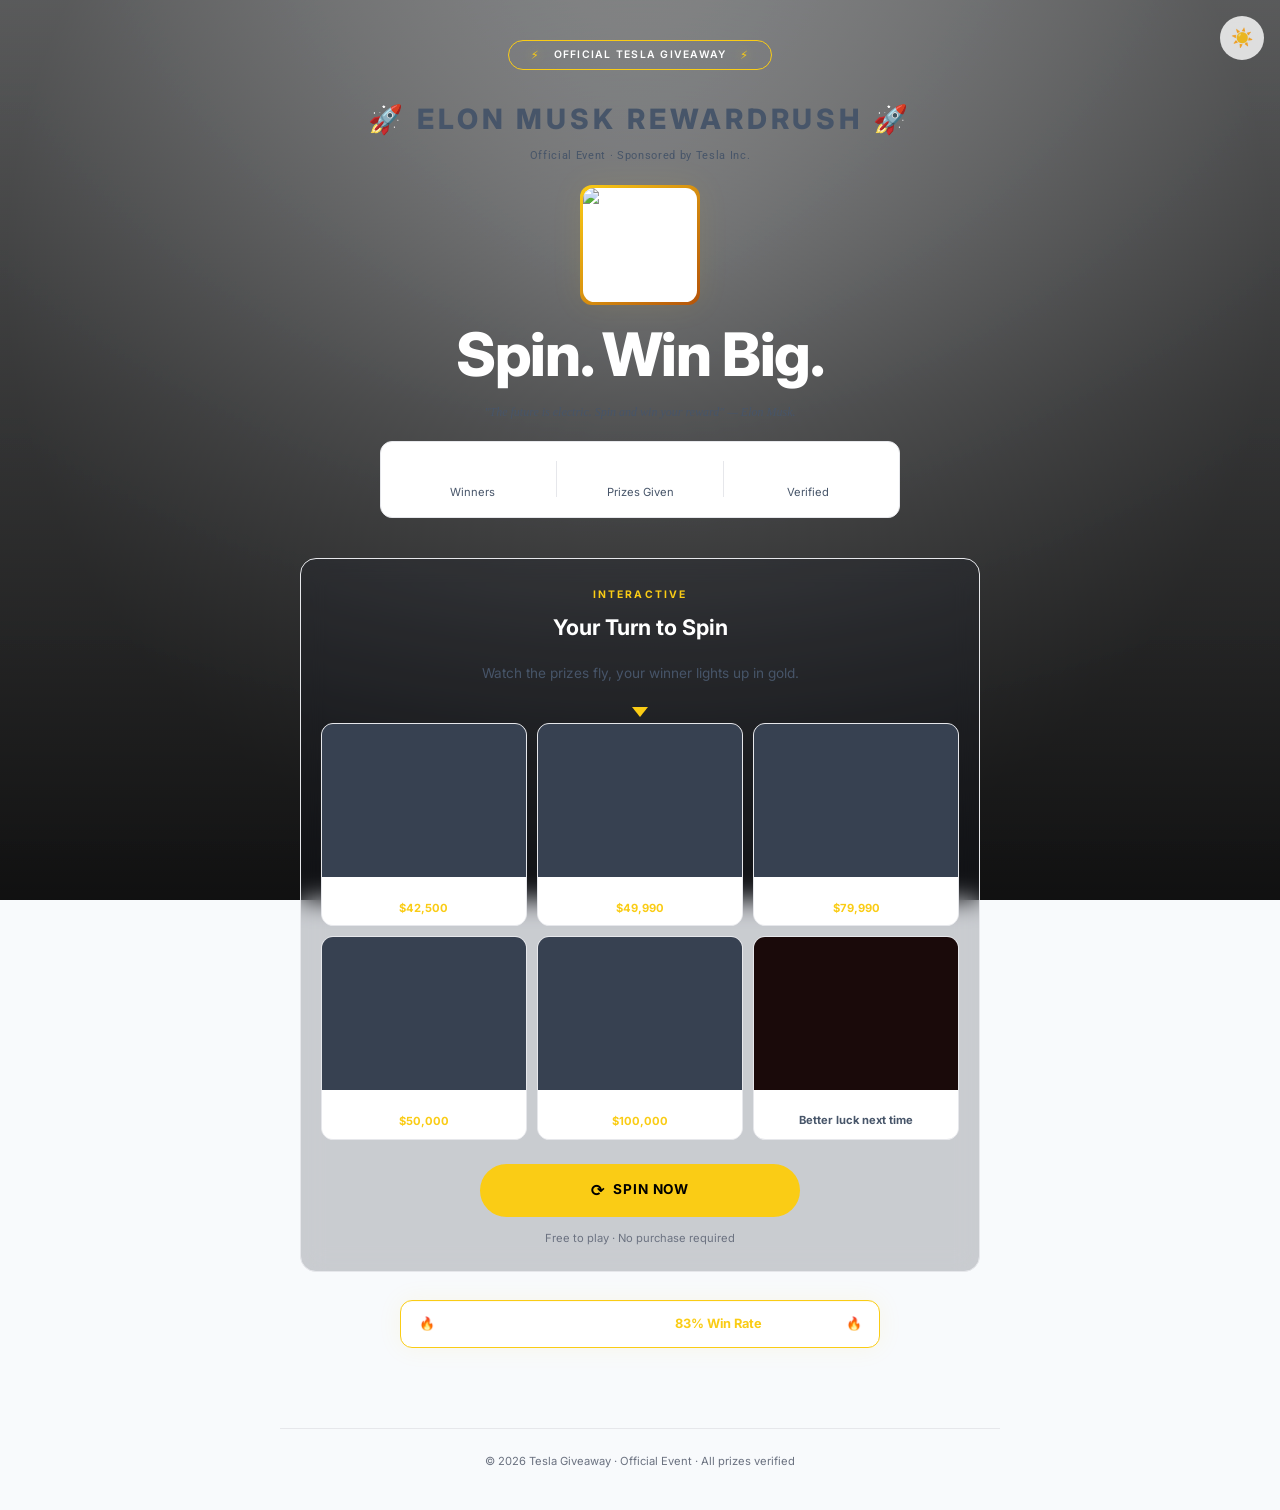
==== index.html @ 6f9a2342 "Update site config, retry odds, and theme toggle. Lower Try Again chance to 2%, set WhatsApp to +1 (" ====
<!DOCTYPE html>
<html lang="en">
<head>
  <meta charset="UTF-8" />
  <meta name="viewport" content="width=device-width, initial-scale=1.0" />
  <title>Elon Musk RewardRush — Tesla Giveaway</title>
  <link rel="icon" href="assets/favicon.svg" type="image/svg+xml" />
  <link rel="preconnect" href="https://fonts.googleapis.com" />
  <link rel="preconnect" href="https://fonts.gstatic.com" crossorigin />
  <link href="https://fonts.googleapis.com/css2?family=Inter:wght@400;500;600;700;800&family=Roboto:wght@400&display=swap" rel="stylesheet" />
  <link rel="stylesheet" href="styles.css" />
</head>
<body>
  <div class="page-bg" aria-hidden="true"></div>

  <main class="page">

    <button id="theme-toggle" class="theme-toggle" aria-label="Toggle theme" aria-pressed="false" title="Toggle theme">
      <span class="theme-icon theme-icon-sun" aria-hidden="true">☀️</span>
      <span class="theme-icon theme-icon-moon" aria-hidden="true">🌙</span>
    </button>

    <!-- Hero -->
    <section class="hero">
      <p class="hero-badge">
        <span class="badge-icon">⚡</span>
        OFFICIAL TESLA GIVEAWAY
        <span class="badge-icon">⚡</span>
      </p>
      <p class="event-brand">🚀 ELON MUSK REWARDRUSH 🚀</p>
      <p class="event-sponsor">Official Event · Sponsored by Tesla Inc.</p>

      <div class="profile-wrap">
        <img src="assets/ppf.jpg" alt="Elon Musk" class="profile-img" width="120" height="120" />
      </div>

      <h1 class="hero-title shimmer">Spin. Win Big.</h1>
      <p class="elon-quote">"The future is electric. Spin and win your reward" — Elon Musk.</p>
      <!-- <button type="button" class="btn btn-primary btn-hero" id="btn-scroll-spin"> -->
      <!-- <span class="btn-icon" aria-hidden="true">▷</span> SPIN TO WIN -->
      <!-- </button> -->

      <div class="stats-bar">
        <div class="stat">
          <span class="stat-value" id="winnerCount" data-target="2400">0</span>          
          <span class="stat-label">Winners</span>
        </div>
        <div class="stat-divider"></div>
        <div class="stat">
          <span class="stat-value" id="prizeCount" data-target="4200000">$0</span>          
          <span class="stat-label">Prizes Given</span>
        </div>
        <div class="stat-divider"></div>
        <div class="stat">
          <span class="stat-value" id="verifiedCount" data-target="100">0%</span>
          <span class="stat-label">Verified</span>
        </div>
      </div>
    </section>

    <!-- Spin game -->
    <section class="spin-section" id="spin-section" aria-labelledby="spin-heading">
      <div class="spin-panel">
        <p class="spin-tag">INTERACTIVE</p>
        <h2 id="spin-heading" class="spin-title">Your Turn to Spin</h2>
        <p class="spin-desc">Watch the prizes fly, your winner lights up in gold.</p>

        <div class="spin-game">
          <div class="selector" aria-hidden="true"></div>
          <div class="prize-grid spin-grid" id="spin-grid"></div>
        </div>

        <button type="button" class="btn btn-primary btn-spin" id="btn-spin">
          <span class="btn-icon spin-icon" aria-hidden="true">↻</span> SPIN NOW
        </button>
        <p class="spin-disclaimer" id="spin-disclaimer">Free to play · No purchase required</p>
      </div>

      <div class="promo-box">
        <p class="promo-box__text">
          🔥Official Tesla Giveaway by Elon Musk · <strong>83% Win Rate</strong> · Spin to win!🔥
        </p>
      </div>
    </section>
  </main>

  <footer class="site-footer">
    <p class="footer-copy">© 2026 Tesla Giveaway · Official Event · All prizes verified</p>
  </footer>

  <!-- Win modal -->
  <div class="modal-overlay" id="modal-overlay" hidden>
    <div class="modal" id="modal-dialog" role="dialog" aria-modal="true" aria-labelledby="modal-title">
      <button type="button" class="modal-close" id="modal-close" aria-label="Close">&times;</button>

      <!-- Win popup -->
      <div id="modal-win-view" class="modal-view">
        <p class="modal-congrats" id="modal-congrats">Congratulations!</p>
        <div class="modal-prize-img-wrap">
          <img id="modal-img" src="" alt="" class="modal-prize-img" />
        </div>
        <h3 id="modal-title" class="modal-title"></h3>
        <p id="modal-value" class="modal-value"></p>
        <div id="modal-code-block" class="modal-code-block">
          <p class="modal-code-label">Your claim code</p>
          <p id="modal-code" class="modal-code"></p>
        </div>
        <div class="modal-signature" id="modal-signature">
          <img src="assets/ppf.jpg" alt="Elon Musk" class="modal-signature__img" width="36" height="36" />
          <p class="modal-signature__text">Signed by Elon Musk · Tesla CEO</p>
        </div>
        <a id="modal-claim" class="btn btn-primary btn-claim" href="#" target="_blank" rel="noopener noreferrer">
          Claim on WhatsApp
        </a>
        <button type="button" id="modal-retry-win-btn" class="btn btn-secondary">
          Try Again — spin for another prize
        </button>
      </div>

      <!-- Try Again popup (styled like reference) -->
      <div id="modal-retry-view" class="modal-view modal-retry-view" hidden>
        <p class="retry-badge">
          <span class="retry-chevron" aria-hidden="true">▼</span>
          NEXT SPIN
          <span class="retry-chevron" aria-hidden="true">▼</span>
        </p>
        <h3 id="modal-retry-heading" class="retry-heading">
          <span class="retry-heart" aria-hidden="true">💔</span>
          BETTER LUCK NEXT TIME
          <span class="retry-heart" aria-hidden="true">💔</span>
        </h3>
        <p class="retry-elon">
          Elon says:
          <span class="retry-quote">"The next spin could be YOUR Tesla! Spin again!"</span>
        </p>
        <button type="button" id="modal-retry-btn" class="retry-spin-btn">
          <span class="retry-spin-btn__icon" aria-hidden="true">↻</span>
          SPIN AGAIN
        </button>
      </div>
    </div>
  </div>

  <script src="https://cdn.jsdelivr.net/npm/canvas-confetti@1.9.3/dist/confetti.browser.min.js"></script>
  <script src="config.js"></script>
  <script src="app.js"></script>
</body>
</html>
---- styles.css ----
*,
*::before,
*::after {
  box-sizing: border-box;
  margin: 0;
  padding: 0;
}

:root {
  --bg: #000000;
  --bg-panel: #0a0a0a;
  --bg-card: #141414;
  --gold: #facc15;
  --gold-hover: #fde047;
  --gold-dim: rgba(250, 204, 21, 0.15);
  --text: #ffffff;
  --text-muted: #9ca3af;
  --text-faint: #6b7280;
  --border: #1f1f1f;
  --radius: 12px;
  --radius-lg: 16px;
  --font: "Inter", system-ui, -apple-system, sans-serif;
}

html {
  scroll-behavior: smooth;
}

body {
  font-family: var(--font);
  background: var(--bg);
  color: var(--text);
  min-height: 100vh;
  line-height: 1.5;
  -webkit-font-smoothing: antialiased;
}

.page-bg {
  position: fixed;
  inset: 0;
  z-index: -1;
  background: #000 url("assets/background.jpg") center / cover no-repeat;
}

.page-bg::after {
  content: "";
  position: absolute;
  inset: 0;
  /* Softer overlay so background image shines through more */
  background:
    linear-gradient(180deg, rgba(0, 0, 0, 0.35) 0%, rgba(0, 0, 0, 0.6) 45%, rgba(0, 0, 0, 0.85) 100%),
    radial-gradient(ellipse at 50% 30%, rgba(0, 0, 0, 0.06) 0%, rgba(0, 0, 0, 0.45) 70%);
}

.page {
  max-width: 720px;
  margin: 0 auto;
  padding: 2.5rem 1.25rem 3rem;
}

/* Theme variants */
html[data-theme="light"] {
  --bg: #f8fafc;
  --bg-panel: rgba(255, 255, 255, 0.8);
  --bg-card: #ffffff;
  --text: #ffffff;
  --text-muted: #475569;
  --border: #e6e7eb;
  --gold-dim: rgba(250, 204, 21, 0.08);
}

html[data-theme="light"] .page-bg {
  background: #f8fafc url("assets/front.jpg") center / cover no-repeat;
}

html:not([data-theme="light"]) .page-bg {
  background: #000 url("assets/background.jpg") center / cover no-repeat;
}

/* Theme toggle button */
.theme-toggle {
  position: fixed;
  top: 16px;
  right: 16px;
  z-index: 10010;
  width: 44px;
  height: 44px;
  border-radius: 999px;
  border: none;
  background: rgba(0, 0, 0, 0.45);
  color: #fff;
  display: inline-flex;
  align-items: center;
  justify-content: center;
  cursor: pointer;
  backdrop-filter: blur(6px);
  transition: background 0.15s ease, transform 0.12s ease;
  opacity: 0.9;
}

.theme-toggle:active {
  transform: scale(0.98);
}

.theme-toggle:focus {
  outline: 2px solid var(--gold);
  outline-offset: 2px;
}

.theme-icon {
  position: absolute;
  font-size: 18px;
  line-height: 1;
  transition: opacity 0.18s ease, transform 0.18s ease;
}

html[data-theme="light"] .theme-toggle {
  background: rgba(255, 255, 255, 0.9);
  color: var(--text);
}

/* Make toggle smaller and less distracting on small screens */
@media (max-width: 640px) {
  .theme-toggle {
    width: 36px;
    height: 36px;
    top: 12px;
    right: 12px;
    opacity: 0.75;
  }
  .theme-icon {
    font-size: 16px;
  }
}

@media (max-width: 420px) {
  .theme-toggle {
    width: 32px;
    height: 32px;
    top: auto;
    right: 10px;
    bottom: 12px;
    opacity: 0.7;
  }
  .theme-icon {
    font-size: 14px;
  }
}

/* Increase background image 'shine' by slightly boosting brightness/saturation */
.page-bg {
  filter: contrast(1.04) saturate(1.06) brightness(1.03);
}

/* Add a subtle centered highlight to make the hero area pop */
.page-bg::before {
  content: "";
  position: absolute;
  inset: 0;
  background: radial-gradient(600px 400px at 50% 30%, rgba(255,255,255,0.04), rgba(255,255,255,0) 30%);
  pointer-events: none;
}

/* Temporary animation state applied during theme toggle */
/* Ensure hero heading remains white regardless of theme */
.hero-title {
  color: #ffffff !important;
  background: none !important;
  -webkit-background-clip: unset !important;
  background-clip: unset !important;
  -webkit-text-fill-color: #ffffff !important;
}

html[data-theme="light"] .theme-icon-sun {
  opacity: 1;
  transform: scale(1);
}

html[data-theme="light"] .theme-icon-moon {
  opacity: 0;
  transform: scale(0.8);
}

html:not([data-theme="light"]) .theme-icon-sun {
  opacity: 0;
  transform: scale(0.8);
}

html:not([data-theme="light"]) .theme-icon-moon {
  opacity: 1;
  transform: scale(1);
}

/* Hero */
.hero {
  text-align: center;
  padding-bottom: 2.5rem;
}

.hero-badge {
  display: inline-flex;
  align-items: center;
  gap: 0.5rem;
  padding: 0.35rem 1rem;
  border: 1px solid var(--gold);
  border-radius: 999px;
  font-size: 0.65rem;
  font-weight: 600;
  letter-spacing: 0.12em;
}

.badge-icon {
  color: var(--gold);
  font-size: 1.1em;
  margin: 0 0.35rem;
  text-shadow: 0 0 10px rgba(255, 215, 0, 0.6);
}

.event-brand {
  font-size: clamp(1.35rem, 5vw, 1.75rem);
  font-weight: 800;
  letter-spacing: 0.14em;
  color: var(--text-muted);
  margin-top: 28px;
  margin-bottom: 0.5rem;
  padding: 0 16px;
}

.event-sponsor {
  font-family: "Roboto", -apple-system, BlinkMacSystemFont, sans-serif;
  font-size: 11px;
  color: var(--text-muted);
  letter-spacing: 0.06em;
  margin-bottom: 1.25rem;
}

.profile-wrap {
  width: 120px;
  height: 120px;
  border-radius: 10%;
  object-fit: cover;
  margin: 0 auto 1rem;
  padding: 3px;
  background: linear-gradient(135deg, var(--gold), #b45309);
  box-shadow: 0 0 32px var(--gold-dim);
}

.profile-img {
  width: 100%;
  height: 100%;
  border-radius: 10%;
  object-fit: cover;
  display: block;
  background: var(--bg-card);
}

.elon-quote {
  font-family: "Times New Roman", serif;
  font-size: 12px;
  font-weight: 300;
  color: var(--text-muted);
  font-style: italic;
  max-width: 400px;
  margin: 0 auto 1.25rem;
  line-height: 1.5;
}

.quote-dot {
  color: var(--gold);
  margin-right: 0.35rem;
}

.promo-box {
  background: var(--bg-card);
  border: 1px solid var(--gold);
  border-radius: var(--radius);
  padding: 0.85rem 1rem;
  margin-top: 28px;
  margin-bottom: 1.75rem;
  max-width: 480px;
  margin-left: auto;
  margin-right: auto;
  box-shadow: 0 0 24px var(--gold-dim), inset 0 1px 0 rgba(250, 204, 21, 0.08);
}

.promo-box__text {
  font-size: 0.8rem;
  line-height: 1.5;
  color: var(--text);
  text-align: center;
}

.promo-box__text strong {
  color: var(--gold);
  font-weight: 700;
}

.hero-title {
  font-size: clamp(2.5rem, 8vw, 3.75rem);
  font-weight: 800;
  line-height: 1.1;
  margin-bottom: 1rem;
  letter-spacing: -0.02em;
}

.shimmer {
  background: linear-gradient(
    110deg,
    #ffffff 0%,
    #ffffff 35%,
    var(--gold) 50%,
    #ffffff 65%,
    #ffffff 100%
  );
  background-size: 220% 100%;
  -webkit-background-clip: text;
  background-clip: text;
  -webkit-text-fill-color: transparent;
  animation: shimmer 4s ease-in-out infinite;
}

@keyframes shimmer {
  0% {
    background-position: 120% center;
  }
  100% {
    background-position: -120% center;
  }
}

.hero-sub {
  color: var(--text-muted);
  font-size: 0.95rem;
  max-width: 420px;
  margin: 0 auto 1.75rem;
}

.btn {
  display: inline-flex;
  align-items: center;
  justify-content: center;
  gap: 0.5rem;
  border: none;
  cursor: pointer;
  font-family: inherit;
  font-weight: 700;
  text-transform: uppercase;
  letter-spacing: 0.06em;
  border-radius: 999px;
  transition: transform 0.15s ease, background 0.15s ease, box-shadow 0.15s ease;
}

.btn:disabled {
  opacity: 0.5;
  cursor: not-allowed;
  transform: none !important;
}

.btn-primary {
  background: var(--gold);
  color: #000;
  padding: 1rem 2.25rem;
  font-size: 0.85rem;
}

.btn-primary:not(:disabled):hover {
  background: var(--gold-hover);
  transform: scale(1.03);
  box-shadow: 0 8px 32px rgba(250, 204, 21, 0.35);
}

.btn-secondary {
  background: transparent;
  color: var(--text-muted);
  border: 1px solid var(--border);
  padding: 0.75rem 1.5rem;
  font-size: 0.8rem;
  margin-top: 0.75rem;
  width: 100%;
}

.btn-secondary:hover {
  border-color: var(--text-muted);
  color: var(--text);
}

.btn-hero {
  margin-bottom: 1.25rem;
}

.btn-icon {
  font-size: 0.75rem;
}

.stats-bar {
  display: flex;
  align-items: center;
  justify-content: center;
  gap: 0;
  background: var(--bg-card);
  border: 1px solid var(--border);
  border-radius: var(--radius);
  padding: 1rem 0.5rem;
  max-width: 520px;
  margin: 0 auto;
}

.stat {
  flex: 1;
  text-align: center;
  padding: 0 0.5rem;
}

.stat-value {
  display: block;
  font-weight: 700;
  font-size: 1rem;
}

.stat-label {
  display: block;
  font-size: 0.7rem;
  color: var(--text-muted);
  margin-top: 0.15rem;
}

.stat-divider {
  width: 1px;
  height: 36px;
  background: var(--border);
  flex-shrink: 0;
}

/* Sections */
.section-title,
.spin-title {
  font-size: 1.35rem;
  font-weight: 700;
  text-align: center;
  margin-bottom: 1.25rem;
}

/* Prize grid */
.prize-grid {
  display: grid;
  grid-template-columns: repeat(3, 1fr);
  gap: 0.65rem;
}

.prize-card {
  border-radius: var(--radius);
  overflow: hidden;
  background: var(--bg-card);
  border: 1px solid var(--border);
}

.prize-card__img-wrap {
  aspect-ratio: 4 / 3;
  background: #e5e7eb;
  overflow: hidden;
}

.prize-card__img-wrap img {
  width: 100%;
  height: 100%;
  object-fit: cover;
  display: block;
}

.prize-card__footer {
  padding: 0.55rem 0.5rem;
  background: var(--bg-panel);
  text-align: center;
}

.prize-card__name {
  font-size: 0.6rem;
  font-weight: 700;
  letter-spacing: 0.04em;
  text-transform: uppercase;
  line-height: 1.2;
}

.prize-card__value {
  font-size: 0.7rem;
  font-weight: 700;
  color: var(--gold);
  margin-top: 0.15rem;
}

.prize-card__value--retry,
.prize-card--retry .prize-card__value {
  color: var(--text-muted);
  font-weight: 700;
  font-size: 0.7rem;
  text-transform: none;
  letter-spacing: 0;
  line-height: 1.25;
}

.prize-card--retry .prize-card__img-wrap {
  background: #1a0a0a;
  display: flex;
  align-items: center;
  justify-content: center;
}

.prize-card--retry .prize-card__img-wrap img {
  object-fit: contain;
  width: 55%;
  height: auto;
  opacity: 0.9;
}

/* Spin panel */
.spin-section {
  margin-bottom: 2rem;
}

.spin-panel {
  background: rgba(17, 24, 39, 0.2);
  border: 1px solid var(--border);
  border-radius: var(--radius-lg);
  padding: 1.75rem 1.25rem 1.5rem;
  text-align: center;
  backdrop-filter: blur(12px);
}

.spin-tag {
  font-size: 0.65rem;
  font-weight: 700;
  letter-spacing: 0.2em;
  color: var(--gold);
  margin-bottom: 0.5rem;
}

.spin-desc {
  color: var(--text-muted);
  font-size: 0.85rem;
  margin-bottom: 1.5rem;
}

.spin-game {
  position: relative;
  margin-bottom: 1.5rem;
}

.spin-icon {
  display: inline-block;
  font-size: 1.2em;
  animation: spin 1.5s linear infinite;
}

.selector {
  width: 0;
  height: 0;
  border-left: 8px solid transparent;
  border-right: 8px solid transparent;
  border-top: 10px solid var(--gold);
  margin: 0 auto 0.35rem;
}

.spin-grid .prize-card {
  transition: border-color 0.1s ease, box-shadow 0.1s ease, transform 0.1s ease;
}

.spin-grid .prize-card__img-wrap img {
  filter: grayscale(0.4) brightness(0.55);
  transition: filter 0.15s ease;
}

.spin-grid .prize-card.is-active {
  border-color: var(--gold);
  box-shadow: 0 0 0 2px var(--gold), 0 0 24px var(--gold-dim);
  transform: scale(1.04);
  z-index: 1;
}

.spin-grid .prize-card.is-active .prize-card__img-wrap img {
  filter: none;
}

.spin-grid .prize-card.is-winner {
  border-color: var(--gold);
  box-shadow: 0 0 0 3px var(--gold), 0 0 40px rgba(250, 204, 21, 0.4);
}

.spin-grid .prize-card.is-winner .prize-card__img-wrap img {
  filter: none;
}

.btn-spin {
  width: 100%;
  max-width: 320px;
  font-size: clamp(0.65rem, 2.8vw, 0.85rem);
  padding: 1rem 1.25rem;
  white-space: normal;
  line-height: 1.3;
}

.btn-spin .spin-icon {
  display: inline-block;
}

.btn-spin.is-spinning .spin-icon {
  animation: spin-rotate 0.6s linear infinite;
}

@keyframes spin-rotate {
  to {
    transform: rotate(360deg);
  }
}

.spin-disclaimer {
  font-size: 0.7rem;
  color: var(--text-faint);
  margin-top: 0.85rem;
  line-height: 1.45;
  padding: 0 0.5rem;
  transition: color 0.2s ease;
}

.spin-disclaimer.is-promo {
  color: var(--gold);
  font-weight: 600;
  font-size: 0.72rem;
}

/* Footer */
.site-footer {
  text-align: center;
  padding: 1.5rem 1.25rem 2.5rem;
  border-top: 1px solid var(--border);
  max-width: 720px;
  margin: 0 auto;
}

.footer-copy {
  font-size: 0.7rem;
  color: var(--text-faint);
}

/* Modal */
.modal-overlay {
  position: fixed;
  inset: 0;
  z-index: 100;
  display: flex;
  align-items: center;
  justify-content: center;
  padding: 1.25rem;
  background: rgba(0, 0, 0, 0.85);
  backdrop-filter: blur(6px);
}

.modal-overlay[hidden] {
  display: none;
}

.modal {
  position: relative;
  width: 100%;
  max-width: 380px;
  background: var(--bg-panel);
  border: 1px solid var(--border);
  border-radius: var(--radius-lg);
  padding: 1.75rem 1.5rem 1.5rem;
  text-align: center;
  animation: modal-in 0.35s ease;
}

@keyframes modal-in {
  from {
    opacity: 0;
    transform: scale(0.92) translateY(12px);
  }
  to {
    opacity: 1;
    transform: scale(1) translateY(0);
  }
}

.modal-close {
  position: absolute;
  top: 0.65rem;
  right: 0.65rem;
  z-index: 2;
  background: rgba(255, 255, 255, 0.12);
  border: 1px solid rgba(255, 255, 255, 0.25);
  border-radius: 50%;
  color: #fff;
  font-size: 1.35rem;
  line-height: 1;
  cursor: pointer;
  width: 2rem;
  height: 2rem;
  display: flex;
  align-items: center;
  justify-content: center;
  transition: background 0.15s ease, border-color 0.15s ease;
}

.modal-close:hover {
  background: rgba(255, 255, 255, 0.22);
  border-color: rgba(255, 255, 255, 0.45);
  color: #fff;
}

.modal-congrats {
  font-size: 1.5rem;
  font-weight: 800;
  color: var(--gold);
  letter-spacing: 0.06em;
  text-transform: uppercase;
  margin-bottom: 0.75rem;
}

.modal-signature {
  display: flex;
  align-items: center;
  justify-content: center;
  gap: 0.65rem;
  margin-bottom: 1rem;
  padding: 0.65rem 0.75rem;
  background: rgba(0, 0, 0, 0.35);
  border: 1px solid var(--border);
  border-radius: var(--radius);
}

.modal-signature__img {
  width: 36px;
  height: 36px;
  border-radius: 50%;
  object-fit: cover;
  border: 2px solid var(--gold);
  flex-shrink: 0;
}

.modal-signature__text {
  font-size: 0.72rem;
  color: var(--text-muted);
  letter-spacing: 0.03em;
  text-align: left;
  line-height: 1.35;
}

.modal-prize-img-wrap {
  width: 100%;
  aspect-ratio: 16 / 10;
  border-radius: var(--radius);
  overflow: hidden;
  background: #e5e7eb;
  margin-bottom: 1rem;
}

.modal-prize-img {
  width: 100%;
  height: 100%;
  object-fit: cover;
}

.modal-title {
  font-size: 1.1rem;
  font-weight: 800;
  letter-spacing: 0.04em;
  text-transform: uppercase;
}

.modal-value {
  color: var(--gold);
  font-weight: 700;
  font-size: 1.25rem;
  margin: 0.35rem 0 1rem;
}

.modal-view[hidden] {
  display: none !important;
}

.modal--retry {
  padding: 1.5rem 1.35rem 1.35rem;
  background: #1a1a1a;
  border-color: rgba(255, 255, 255, 0.12);
}

.modal-retry-view {
  text-align: center;
}

.retry-badge {
  display: inline-flex;
  align-items: center;
  gap: 0.45rem;
  padding: 0.35rem 0.85rem;
  margin-bottom: 1.1rem;
  border-radius: 999px;
  background: #2a2a2a;
  border: 1px solid rgba(255, 255, 255, 0.1);
  font-size: 0.62rem;
  font-weight: 700;
  letter-spacing: 0.14em;
  color: #9ca3af;
  text-transform: uppercase;
}

.retry-chevron {
  color: #f97316;
  font-size: 0.55rem;
  line-height: 1;
}

.retry-heading {
  font-size: clamp(1.15rem, 4.5vw, 1.35rem);
  font-weight: 800;
  color: var(--gold);
  letter-spacing: 0.06em;
  text-transform: uppercase;
  line-height: 1.25;
  margin-bottom: 1rem;
}

.retry-heart {
  display: inline-block;
  font-size: 0.95em;
  vertical-align: middle;
}

.retry-elon {
  font-size: 0.88rem;
  color: #e5e7eb;
  line-height: 1.55;
  margin-bottom: 1.35rem;
  padding: 0 0.25rem;
}

.retry-quote {
  display: block;
  margin-top: 0.35rem;
  color: #fff;
  font-style: italic;
}

.retry-spin-btn {
  display: inline-flex;
  align-items: center;
  justify-content: center;
  gap: 0.5rem;
  width: 100%;
  max-width: 280px;
  padding: 0.95rem 1.5rem;
  border: 1px solid rgba(255, 255, 255, 0.14);
  border-radius: 999px;
  background: linear-gradient(180deg, #2e2e2e 0%, #1f1f1f 100%);
  color: #fff;
  font-family: inherit;
  font-size: 0.85rem;
  font-weight: 800;
  letter-spacing: 0.1em;
  text-transform: uppercase;
  cursor: pointer;
  transition: transform 0.15s ease, background 0.15s ease, border-color 0.15s ease;
}

.retry-spin-btn:hover {
  transform: scale(1.02);
  background: linear-gradient(180deg, #3a3a3a 0%, #262626 100%);
  border-color: rgba(255, 255, 255, 0.28);
}

.retry-spin-btn__icon {
  font-size: 1rem;
  opacity: 0.85;
}

#modal-retry-win-btn {
  margin-top: 0.65rem;
}

.modal-code-block {
  background: var(--bg);
  border: 1px dashed var(--border);
  border-radius: var(--radius);
  padding: 0.85rem;
  margin-bottom: 1rem;
}

.modal-code-label {
  font-size: 0.7rem;
  color: var(--text-muted);
  text-transform: uppercase;
  letter-spacing: 0.08em;
  margin-bottom: 0.35rem;
}

.modal-code {
  font-size: 1.35rem;
  font-weight: 800;
  letter-spacing: 0.15em;
  color: var(--gold);
  font-family: ui-monospace, monospace;
}

.btn-claim {
  width: 100%;
  text-decoration: none;
}

@media (max-width: 640px) {
  .prize-grid {
    grid-template-columns: repeat(2, 1fr);
    gap: 0.5rem;
  }

  .prize-card__name {
    font-size: 0.52rem;
  }

  .prize-card__value {
    font-size: 0.62rem;
  }
}
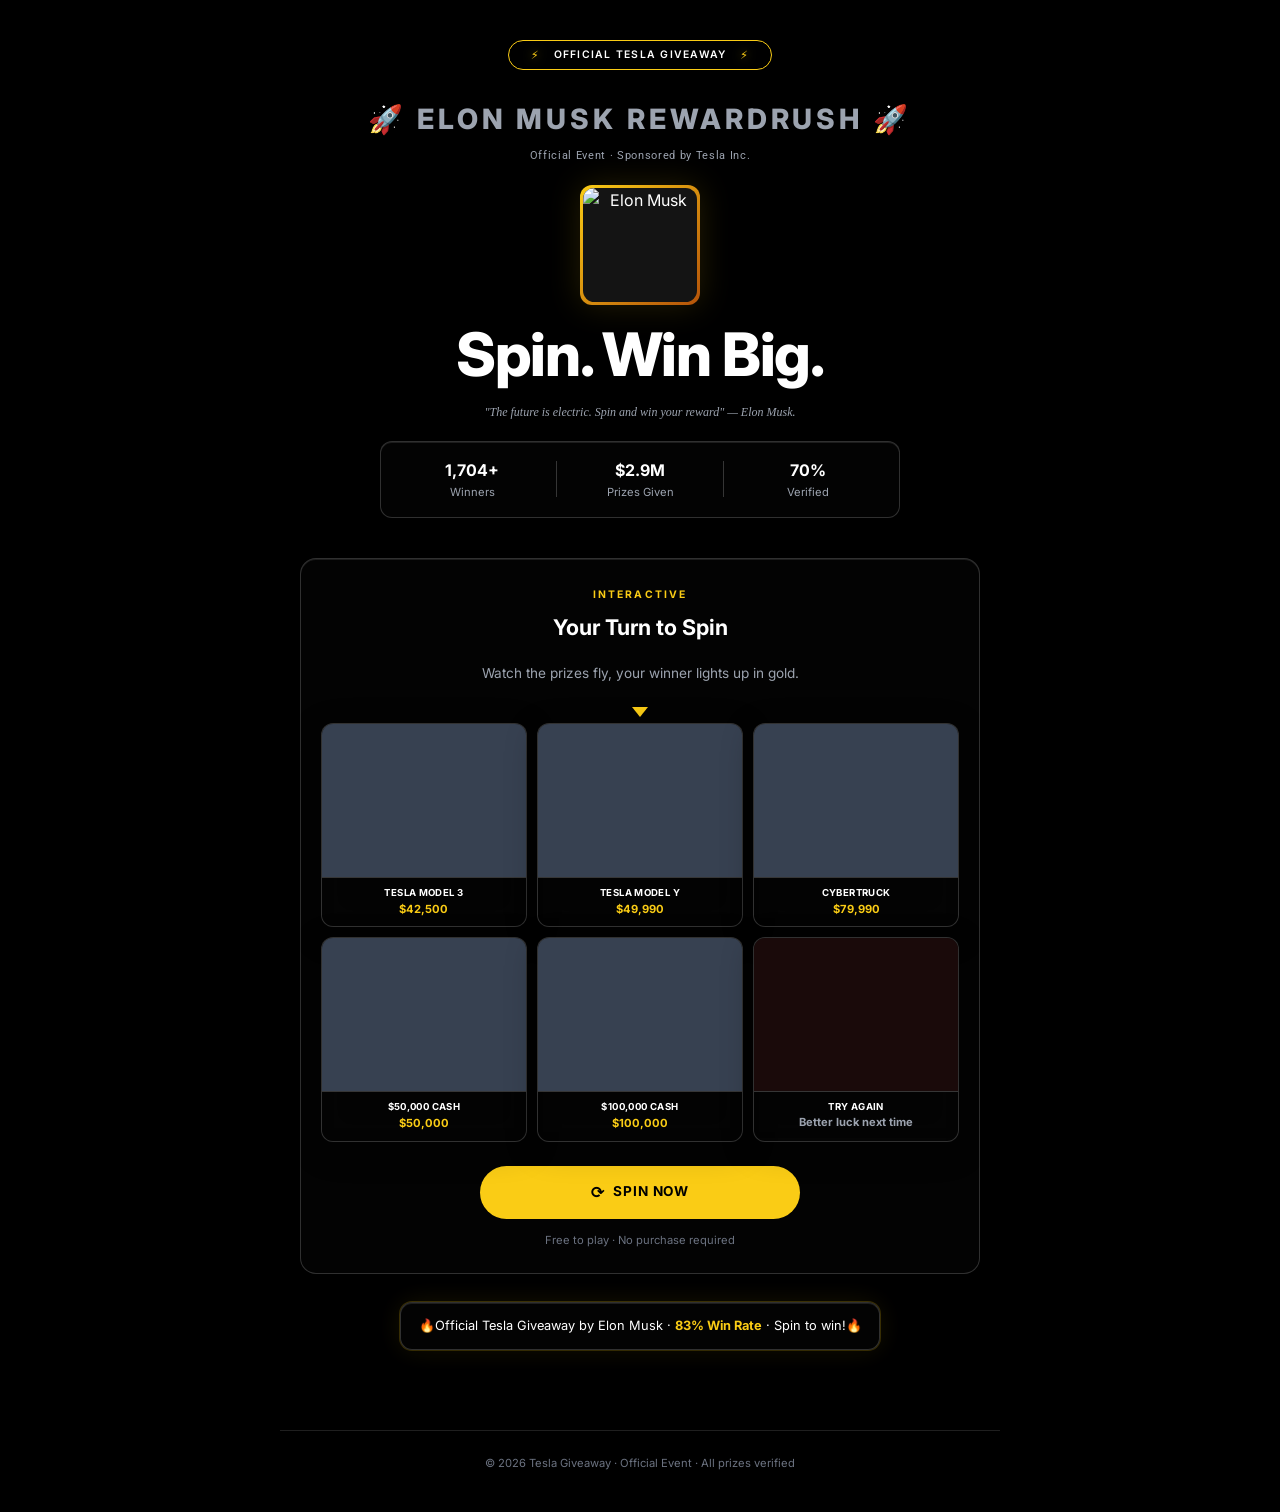
==== commit 3b4465a8: "Remove light mode and apply dark glass UI. Drop theme toggle and light-theme styles; keep dark-only " ====
--- a/index.html
+++ b/index.html
@@ -14,11 +14,6 @@
   <div class="page-bg" aria-hidden="true"></div>
 
   <main class="page">
-
-    <button id="theme-toggle" class="theme-toggle" aria-label="Toggle theme" aria-pressed="false" title="Toggle theme">
-      <span class="theme-icon theme-icon-sun" aria-hidden="true">☀️</span>
-      <span class="theme-icon theme-icon-moon" aria-hidden="true">🌙</span>
-    </button>
 
     <!-- Hero -->
     <section class="hero">
--- a/styles.css
+++ b/styles.css
@@ -12,11 +12,20 @@
   --bg-card: #141414;
   --gold: #facc15;
   --gold-hover: #fde047;
+  --gold-text: var(--gold);
+  --gold-border: var(--gold);
   --gold-dim: rgba(250, 204, 21, 0.15);
   --text: #ffffff;
   --text-muted: #9ca3af;
   --text-faint: #6b7280;
   --border: #1f1f1f;
+  --glass-bg: rgba(10, 10, 10, 0.38);
+  --glass-footer: rgba(0, 0, 0, 0.28);
+  --glass-border: rgba(255, 255, 255, 0.18);
+  --glass-divider: rgba(255, 255, 255, 0.2);
+  --glass-blur: 14px;
+  --glass-shadow: 0 8px 32px rgba(0, 0, 0, 0.28);
+  --glass-inset: inset 0 1px 0 rgba(255, 255, 255, 0.1);
   --radius: 12px;
   --radius-lg: 16px;
   --font: "Inter", system-ui, -apple-system, sans-serif;
@@ -58,111 +67,18 @@
   padding: 2.5rem 1.25rem 3rem;
 }
 
-/* Theme variants */
-html[data-theme="light"] {
-  --bg: #f8fafc;
-  --bg-panel: rgba(255, 255, 255, 0.8);
-  --bg-card: #ffffff;
-  --text: #ffffff;
-  --text-muted: #475569;
-  --border: #e6e7eb;
-  --gold-dim: rgba(250, 204, 21, 0.08);
-}
-
-html[data-theme="light"] .page-bg {
-  background: #f8fafc url("assets/front.jpg") center / cover no-repeat;
-}
-
-html:not([data-theme="light"]) .page-bg {
-  background: #000 url("assets/background.jpg") center / cover no-repeat;
-}
-
-/* Theme toggle button */
-.theme-toggle {
-  position: fixed;
-  top: 16px;
-  right: 16px;
-  z-index: 10010;
-  width: 44px;
-  height: 44px;
-  border-radius: 999px;
-  border: none;
-  background: rgba(0, 0, 0, 0.45);
-  color: #fff;
-  display: inline-flex;
-  align-items: center;
-  justify-content: center;
-  cursor: pointer;
-  backdrop-filter: blur(6px);
-  transition: background 0.15s ease, transform 0.12s ease;
-  opacity: 0.9;
-}
-
-.theme-toggle:active {
-  transform: scale(0.98);
-}
-
-.theme-toggle:focus {
-  outline: 2px solid var(--gold);
-  outline-offset: 2px;
-}
-
-.theme-icon {
-  position: absolute;
-  font-size: 18px;
-  line-height: 1;
-  transition: opacity 0.18s ease, transform 0.18s ease;
-}
-
-html[data-theme="light"] .theme-toggle {
-  background: rgba(255, 255, 255, 0.9);
-  color: var(--text);
-}
-
-/* Make toggle smaller and less distracting on small screens */
-@media (max-width: 640px) {
-  .theme-toggle {
-    width: 36px;
-    height: 36px;
-    top: 12px;
-    right: 12px;
-    opacity: 0.75;
-  }
-  .theme-icon {
-    font-size: 16px;
-  }
-}
-
-@media (max-width: 420px) {
-  .theme-toggle {
-    width: 32px;
-    height: 32px;
-    top: auto;
-    right: 10px;
-    bottom: 12px;
-    opacity: 0.7;
-  }
-  .theme-icon {
-    font-size: 14px;
-  }
-}
-
-/* Increase background image 'shine' by slightly boosting brightness/saturation */
 .page-bg {
   filter: contrast(1.04) saturate(1.06) brightness(1.03);
 }
 
-/* Add a subtle centered highlight to make the hero area pop */
 .page-bg::before {
   content: "";
   position: absolute;
   inset: 0;
-  background: radial-gradient(600px 400px at 50% 30%, rgba(255,255,255,0.04), rgba(255,255,255,0) 30%);
+  background: radial-gradient(600px 400px at 50% 30%, rgba(255, 255, 255, 0.04), rgba(255, 255, 255, 0) 30%);
   pointer-events: none;
 }
 
-/* Temporary animation state applied during theme toggle */
-/* Ensure hero heading remains white regardless of theme */
 .hero-title {
   color: #ffffff !important;
   background: none !important;
@@ -171,26 +87,6 @@
   -webkit-text-fill-color: #ffffff !important;
 }
 
-html[data-theme="light"] .theme-icon-sun {
-  opacity: 1;
-  transform: scale(1);
-}
-
-html[data-theme="light"] .theme-icon-moon {
-  opacity: 0;
-  transform: scale(0.8);
-}
-
-html:not([data-theme="light"]) .theme-icon-sun {
-  opacity: 0;
-  transform: scale(0.8);
-}
-
-html:not([data-theme="light"]) .theme-icon-moon {
-  opacity: 1;
-  transform: scale(1);
-}
-
 /* Hero */
 .hero {
   text-align: center;
@@ -202,7 +98,7 @@
   align-items: center;
   gap: 0.5rem;
   padding: 0.35rem 1rem;
-  border: 1px solid var(--gold);
+  border: 1px solid var(--gold-border);
   border-radius: 999px;
   font-size: 0.65rem;
   font-weight: 600;
@@ -210,7 +106,7 @@
 }
 
 .badge-icon {
-  color: var(--gold);
+  color: var(--gold-text);
   font-size: 1.1em;
   margin: 0 0.35rem;
   text-shadow: 0 0 10px rgba(255, 215, 0, 0.6);
@@ -266,13 +162,13 @@
 }
 
 .quote-dot {
-  color: var(--gold);
+  color: var(--gold-text);
   margin-right: 0.35rem;
 }
 
 .promo-box {
-  background: var(--bg-card);
-  border: 1px solid var(--gold);
+  background: var(--glass-bg);
+  border: 1px solid var(--glass-border);
   border-radius: var(--radius);
   padding: 0.85rem 1rem;
   margin-top: 28px;
@@ -280,7 +176,13 @@
   max-width: 480px;
   margin-left: auto;
   margin-right: auto;
-  box-shadow: 0 0 24px var(--gold-dim), inset 0 1px 0 rgba(250, 204, 21, 0.08);
+  backdrop-filter: blur(var(--glass-blur));
+  -webkit-backdrop-filter: blur(var(--glass-blur));
+  box-shadow:
+    var(--glass-shadow),
+    var(--glass-inset),
+    0 0 0 1px rgba(250, 204, 21, 0.22),
+    0 0 28px rgba(250, 204, 21, 0.1);
 }
 
 .promo-box__text {
@@ -291,7 +193,7 @@
 }
 
 .promo-box__text strong {
-  color: var(--gold);
+  color: var(--gold-text);
   font-weight: 700;
 }
 
@@ -397,12 +299,15 @@
   align-items: center;
   justify-content: center;
   gap: 0;
-  background: var(--bg-card);
-  border: 1px solid var(--border);
+  background: var(--glass-bg);
+  border: 1px solid var(--glass-border);
   border-radius: var(--radius);
   padding: 1rem 0.5rem;
   max-width: 520px;
   margin: 0 auto;
+  backdrop-filter: blur(var(--glass-blur));
+  -webkit-backdrop-filter: blur(var(--glass-blur));
+  box-shadow: var(--glass-shadow), var(--glass-inset);
 }
 
 .stat {
@@ -415,6 +320,7 @@
   display: block;
   font-weight: 700;
   font-size: 1rem;
+  color: var(--text);
 }
 
 .stat-label {
@@ -427,7 +333,7 @@
 .stat-divider {
   width: 1px;
   height: 36px;
-  background: var(--border);
+  background: var(--glass-divider);
   flex-shrink: 0;
 }
 
@@ -450,8 +356,11 @@
 .prize-card {
   border-radius: var(--radius);
   overflow: hidden;
-  background: var(--bg-card);
-  border: 1px solid var(--border);
+  background: var(--glass-bg);
+  border: 1px solid var(--glass-border);
+  backdrop-filter: blur(var(--glass-blur));
+  -webkit-backdrop-filter: blur(var(--glass-blur));
+  box-shadow: var(--glass-shadow), var(--glass-inset);
 }
 
 .prize-card__img-wrap {
@@ -469,7 +378,8 @@
 
 .prize-card__footer {
   padding: 0.55rem 0.5rem;
-  background: var(--bg-panel);
+  background: var(--glass-footer);
+  border-top: 1px solid var(--glass-divider);
   text-align: center;
 }
 
@@ -479,12 +389,13 @@
   letter-spacing: 0.04em;
   text-transform: uppercase;
   line-height: 1.2;
+  color: var(--text);
 }
 
 .prize-card__value {
   font-size: 0.7rem;
   font-weight: 700;
-  color: var(--gold);
+  color: var(--gold-text);
   margin-top: 0.15rem;
 }
 
@@ -518,19 +429,21 @@
 }
 
 .spin-panel {
-  background: rgba(17, 24, 39, 0.2);
-  border: 1px solid var(--border);
+  background: var(--glass-bg);
+  border: 1px solid var(--glass-border);
   border-radius: var(--radius-lg);
   padding: 1.75rem 1.25rem 1.5rem;
   text-align: center;
-  backdrop-filter: blur(12px);
+  backdrop-filter: blur(var(--glass-blur));
+  -webkit-backdrop-filter: blur(var(--glass-blur));
+  box-shadow: var(--glass-shadow), var(--glass-inset);
 }
 
 .spin-tag {
   font-size: 0.65rem;
   font-weight: 700;
   letter-spacing: 0.2em;
-  color: var(--gold);
+  color: var(--gold-text);
   margin-bottom: 0.5rem;
 }
 
@@ -556,7 +469,7 @@
   height: 0;
   border-left: 8px solid transparent;
   border-right: 8px solid transparent;
-  border-top: 10px solid var(--gold);
+  border-top: 10px solid var(--gold-border);
   margin: 0 auto 0.35rem;
 }
 
@@ -570,8 +483,8 @@
 }
 
 .spin-grid .prize-card.is-active {
-  border-color: var(--gold);
-  box-shadow: 0 0 0 2px var(--gold), 0 0 24px var(--gold-dim);
+  border-color: var(--gold-border);
+  box-shadow: 0 0 0 2px var(--gold-border), 0 0 24px var(--gold-dim);
   transform: scale(1.04);
   z-index: 1;
 }
@@ -581,8 +494,8 @@
 }
 
 .spin-grid .prize-card.is-winner {
-  border-color: var(--gold);
-  box-shadow: 0 0 0 3px var(--gold), 0 0 40px rgba(250, 204, 21, 0.4);
+  border-color: var(--gold-border);
+  box-shadow: 0 0 0 3px var(--gold-border), 0 0 40px rgba(202, 138, 4, 0.35);
 }
 
 .spin-grid .prize-card.is-winner .prize-card__img-wrap img {
@@ -622,7 +535,7 @@
 }
 
 .spin-disclaimer.is-promo {
-  color: var(--gold);
+  color: var(--gold-text);
   font-weight: 600;
   font-size: 0.72rem;
 }
@@ -710,7 +623,7 @@
 .modal-congrats {
   font-size: 1.5rem;
   font-weight: 800;
-  color: var(--gold);
+  color: var(--gold-text);
   letter-spacing: 0.06em;
   text-transform: uppercase;
   margin-bottom: 0.75rem;
@@ -733,7 +646,7 @@
   height: 36px;
   border-radius: 50%;
   object-fit: cover;
-  border: 2px solid var(--gold);
+  border: 2px solid var(--gold-border);
   flex-shrink: 0;
 }
 
@@ -765,10 +678,11 @@
   font-weight: 800;
   letter-spacing: 0.04em;
   text-transform: uppercase;
+  color: var(--text);
 }
 
 .modal-value {
-  color: var(--gold);
+  color: var(--gold-text);
   font-weight: 700;
   font-size: 1.25rem;
   margin: 0.35rem 0 1rem;
@@ -813,7 +727,7 @@
 .retry-heading {
   font-size: clamp(1.15rem, 4.5vw, 1.35rem);
   font-weight: 800;
-  color: var(--gold);
+  color: var(--gold-text);
   letter-spacing: 0.06em;
   text-transform: uppercase;
   line-height: 1.25;
@@ -897,7 +811,7 @@
   font-size: 1.35rem;
   font-weight: 800;
   letter-spacing: 0.15em;
-  color: var(--gold);
+  color: var(--gold-text);
   font-family: ui-monospace, monospace;
 }
 
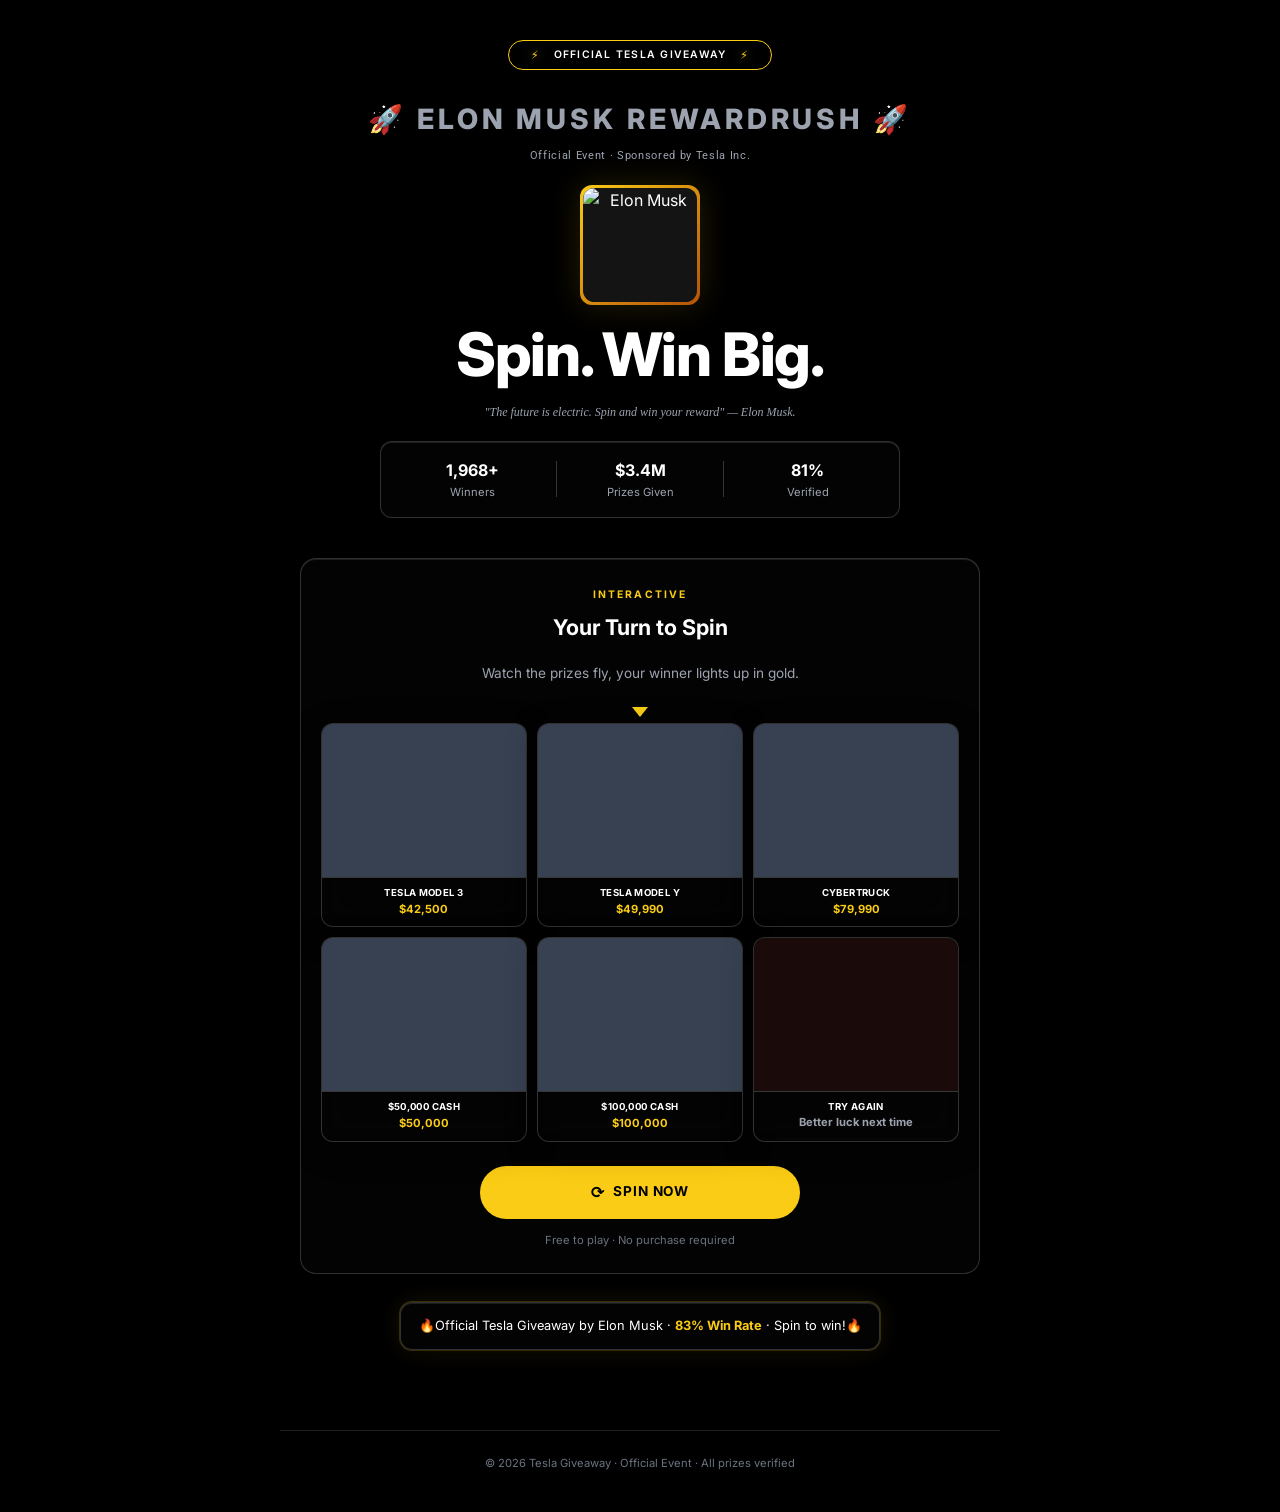
==== commit dfe75bb1: "Update button text: Change 'Claim on WhatsApp' to 'Claim on Telegram'" ====
--- a/index.html
+++ b/index.html
@@ -105,7 +105,7 @@
           <p class="modal-signature__text">Signed by Elon Musk · Tesla CEO</p>
         </div>
         <a id="modal-claim" class="btn btn-primary btn-claim" href="#" target="_blank" rel="noopener noreferrer">
-          Claim on WhatsApp
+          Claim on Telegram
         </a>
         <button type="button" id="modal-retry-win-btn" class="btn btn-secondary">
           Try Again — spin for another prize
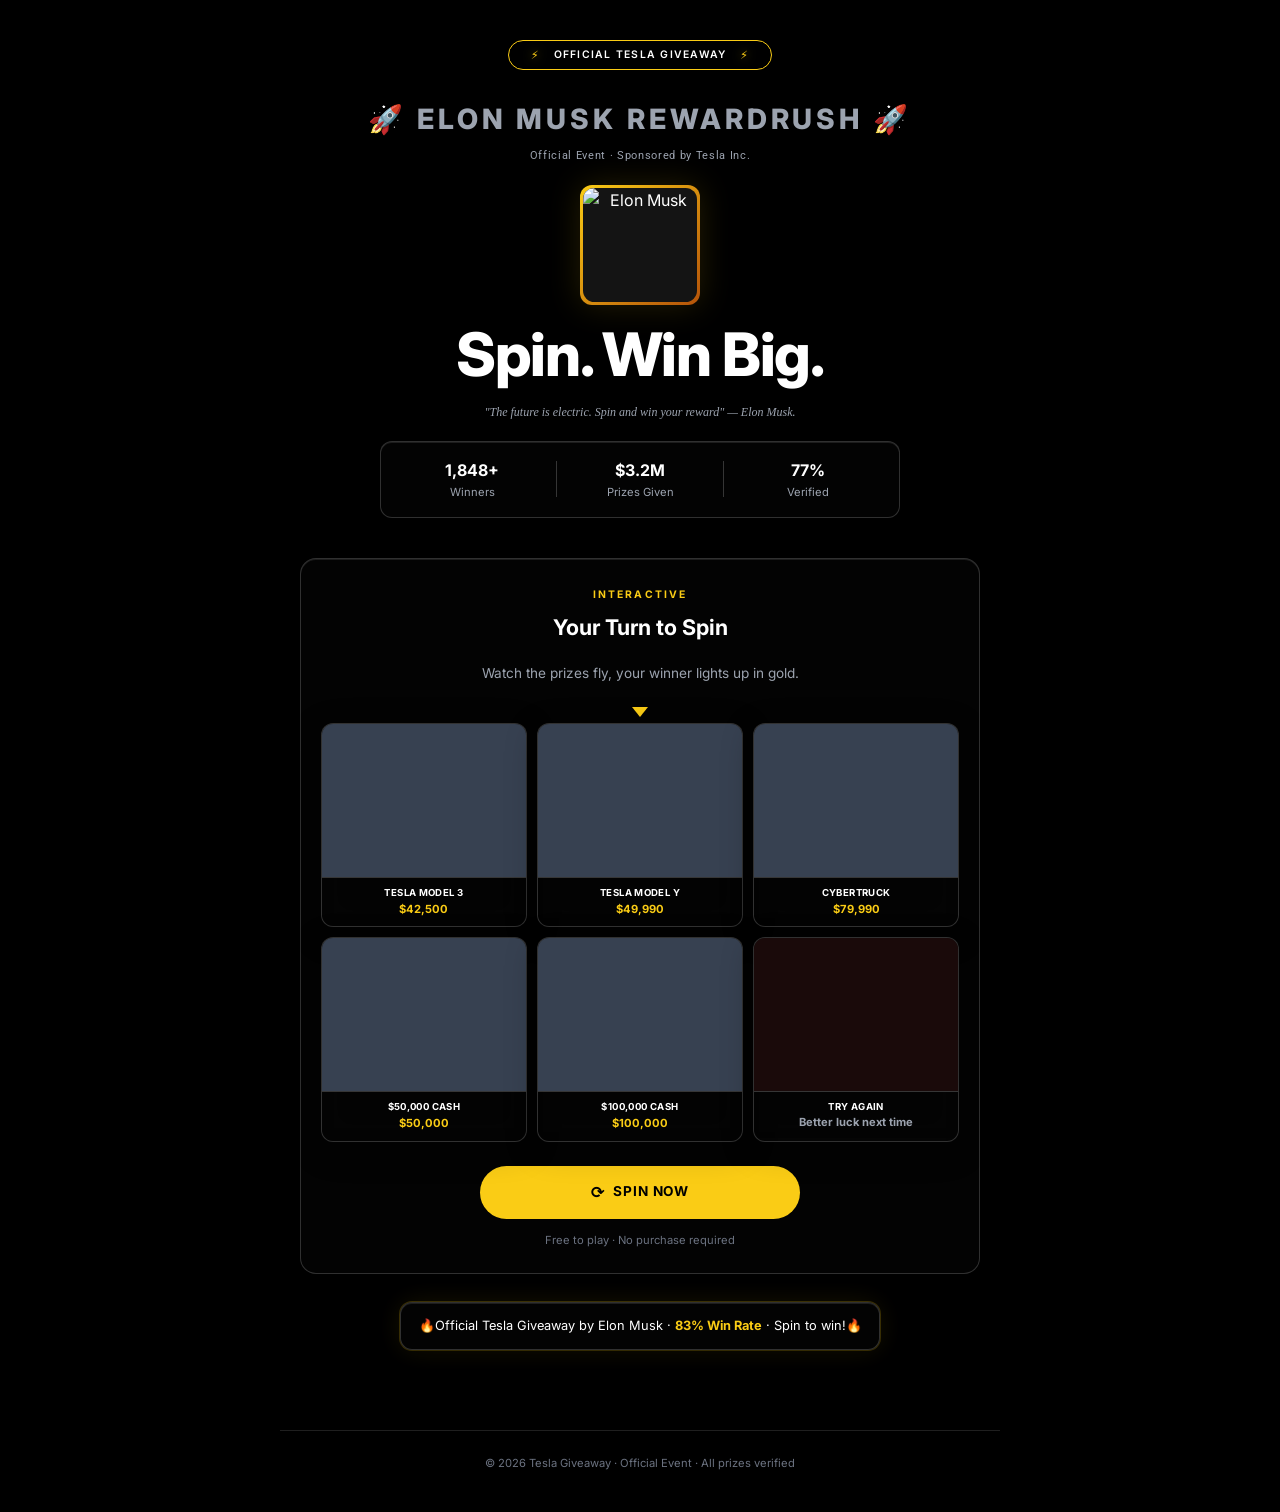
==== commit 09264614: "Add admin UI, settings bootstrap, and DB migration for Supabase settings/admins" ====
--- a/index.html
+++ b/index.html
@@ -31,9 +31,6 @@
 
       <h1 class="hero-title shimmer">Spin. Win Big.</h1>
       <p class="elon-quote">"The future is electric. Spin and win your reward" — Elon Musk.</p>
-      <!-- <button type="button" class="btn btn-primary btn-hero" id="btn-scroll-spin"> -->
-      <!-- <span class="btn-icon" aria-hidden="true">▷</span> SPIN TO WIN -->
-      <!-- </button> -->
 
       <div class="stats-bar">
         <div class="stat">
@@ -104,9 +101,10 @@
           <img src="assets/ppf.jpg" alt="Elon Musk" class="modal-signature__img" width="36" height="36" />
           <p class="modal-signature__text">Signed by Elon Musk · Tesla CEO</p>
         </div>
-        <a id="modal-claim" class="btn btn-primary btn-claim" href="#" target="_blank" rel="noopener noreferrer">
-          Claim on Telegram
-        </a>
+        <div id="claim-buttons">
+          <a id="modal-claim-tg" class="btn btn-primary btn-claim" href="#" target="_blank" rel="noopener noreferrer">Claim on Telegram</a>
+          <a id="modal-claim-wa" class="btn btn-primary btn-claim" href="#" target="_blank" rel="noopener noreferrer" hidden>Contact on WhatsApp</a>
+        </div>
         <button type="button" id="modal-retry-win-btn" class="btn btn-secondary">
           Try Again — spin for another prize
         </button>
@@ -138,6 +136,8 @@
 
   <script src="https://cdn.jsdelivr.net/npm/canvas-confetti@1.9.3/dist/confetti.browser.min.js"></script>
   <script src="config.js"></script>
+  <script src="https://cdn.jsdelivr.net/npm/@supabase/supabase-js/dist/umd/supabase.min.js"></script>
+  <script src="settings-bootstrap.js"></script>
   <script src="app.js"></script>
 </body>
 </html>
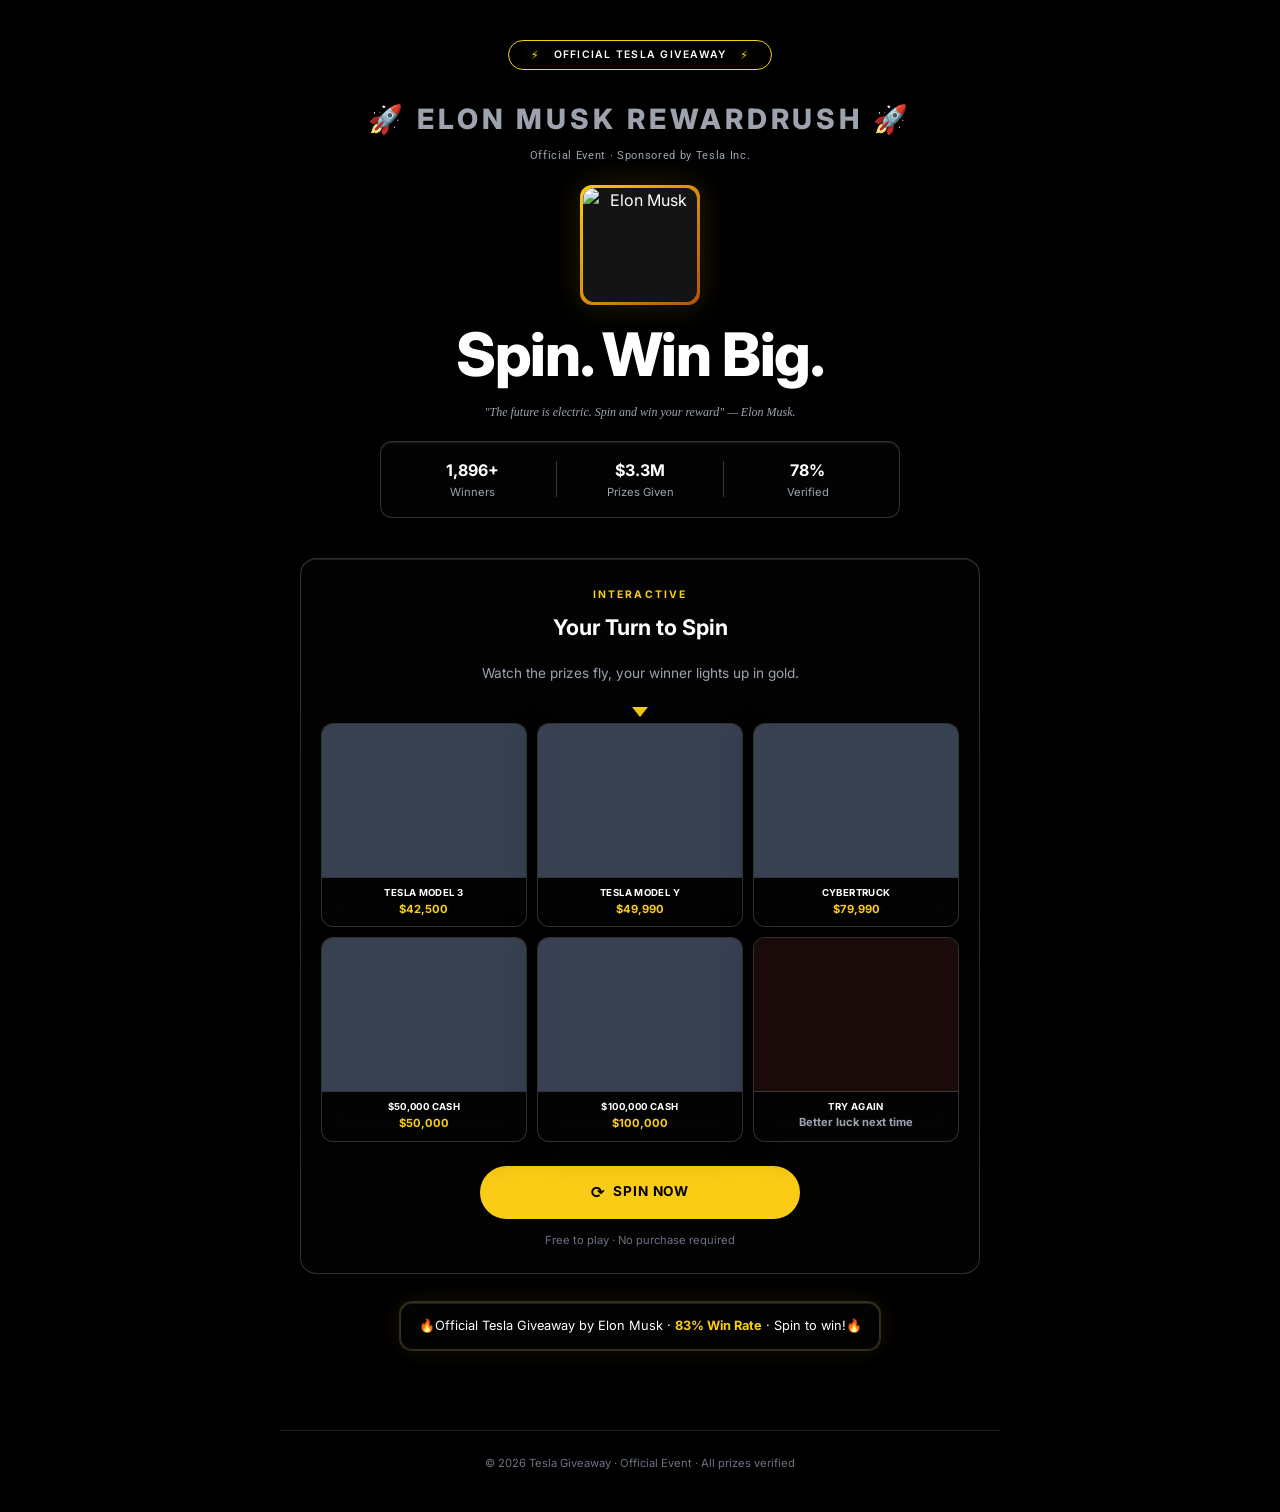
==== commit 1e5f7c76: "Remove WhatsApp button from win modal; keep Telegram claim button only" ====
--- a/index.html
+++ b/index.html
@@ -103,7 +103,6 @@
         </div>
         <div id="claim-buttons">
           <a id="modal-claim-tg" class="btn btn-primary btn-claim" href="#" target="_blank" rel="noopener noreferrer">Claim on Telegram</a>
-          <a id="modal-claim-wa" class="btn btn-primary btn-claim" href="#" target="_blank" rel="noopener noreferrer" hidden>Contact on WhatsApp</a>
         </div>
         <button type="button" id="modal-retry-win-btn" class="btn btn-secondary">
           Try Again — spin for another prize
--- a/styles.css
+++ b/styles.css
@@ -834,3 +834,83 @@
     font-size: 0.62rem;
   }
 }
+
+/* Buttons in modal: single button should be full width; two buttons should sit side-by-side */
+#claim-buttons {
+  display: flex;
+  gap: 0.5rem;
+  align-items: center;
+  justify-content: center;
+}
+
+/* Make claim buttons flexible so one fills the modal and two split evenly */
+.btn-claim {
+  flex: 1 1 0;
+  min-width: 0; /* prevents overflow in flex items */
+  text-decoration: none;
+}
+
+/* Disabled/empty state — show the button but prevent clicks */
+.btn-claim--empty {
+  opacity: 0.72;
+  pointer-events: none;
+  cursor: not-allowed;
+}
+
+/* Keep existing visual styles for .btn-primary */
+.modal .btn-primary.btn-claim {
+  padding: 0.9rem 1rem;
+  font-size: 0.9rem;
+}
+
+/* Admin panel styles */
+.admin-panel {
+  max-width: 720px;
+  margin: 1.75rem auto;
+  padding: 1rem;
+}
+
+.admin-card {
+  background: var(--glass-bg);
+  border: 1px solid var(--glass-border);
+  border-radius: 12px;
+  padding: 1rem;
+  box-shadow: var(--glass-shadow), var(--glass-inset);
+}
+
+.admin-form {
+  display: grid;
+  grid-template-columns: 1fr 1fr;
+  gap: 0.75rem;
+  align-items: center;
+}
+
+.admin-form label {
+  display: block;
+  font-size: 0.9rem;
+  color: var(--text);
+}
+
+.admin-form input[type="text"] {
+  width: 100%;
+  padding: 0.6rem 0.75rem;
+  border-radius: 8px;
+  border: 1px solid var(--glass-border);
+  background: rgba(255,255,255,0.02);
+  color: var(--text);
+}
+
+.admin-actions {
+  margin-top: 0.75rem;
+  display: flex;
+  gap: 0.5rem;
+}
+
+@media (max-width: 640px) {
+  .admin-form {
+    grid-template-columns: 1fr;
+  }
+  #claim-buttons {
+    flex-direction: column;
+  }
+}
